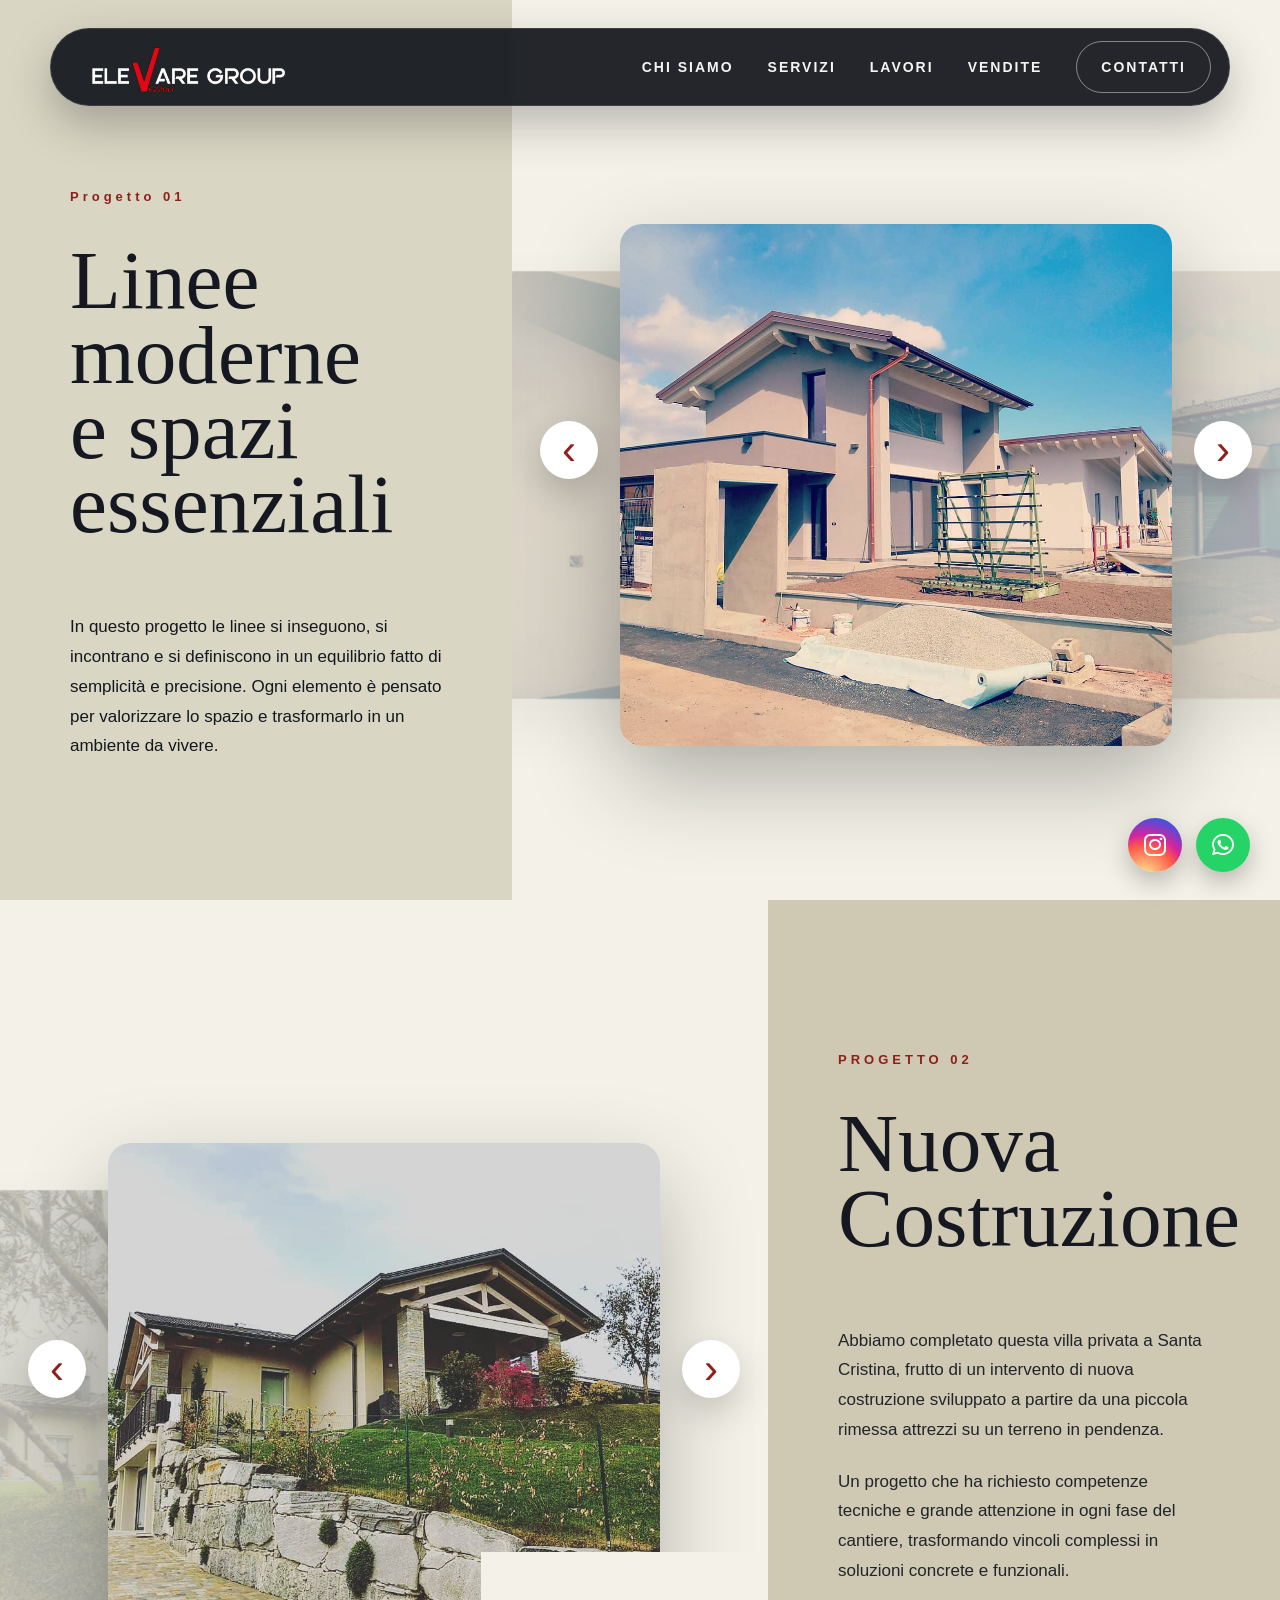
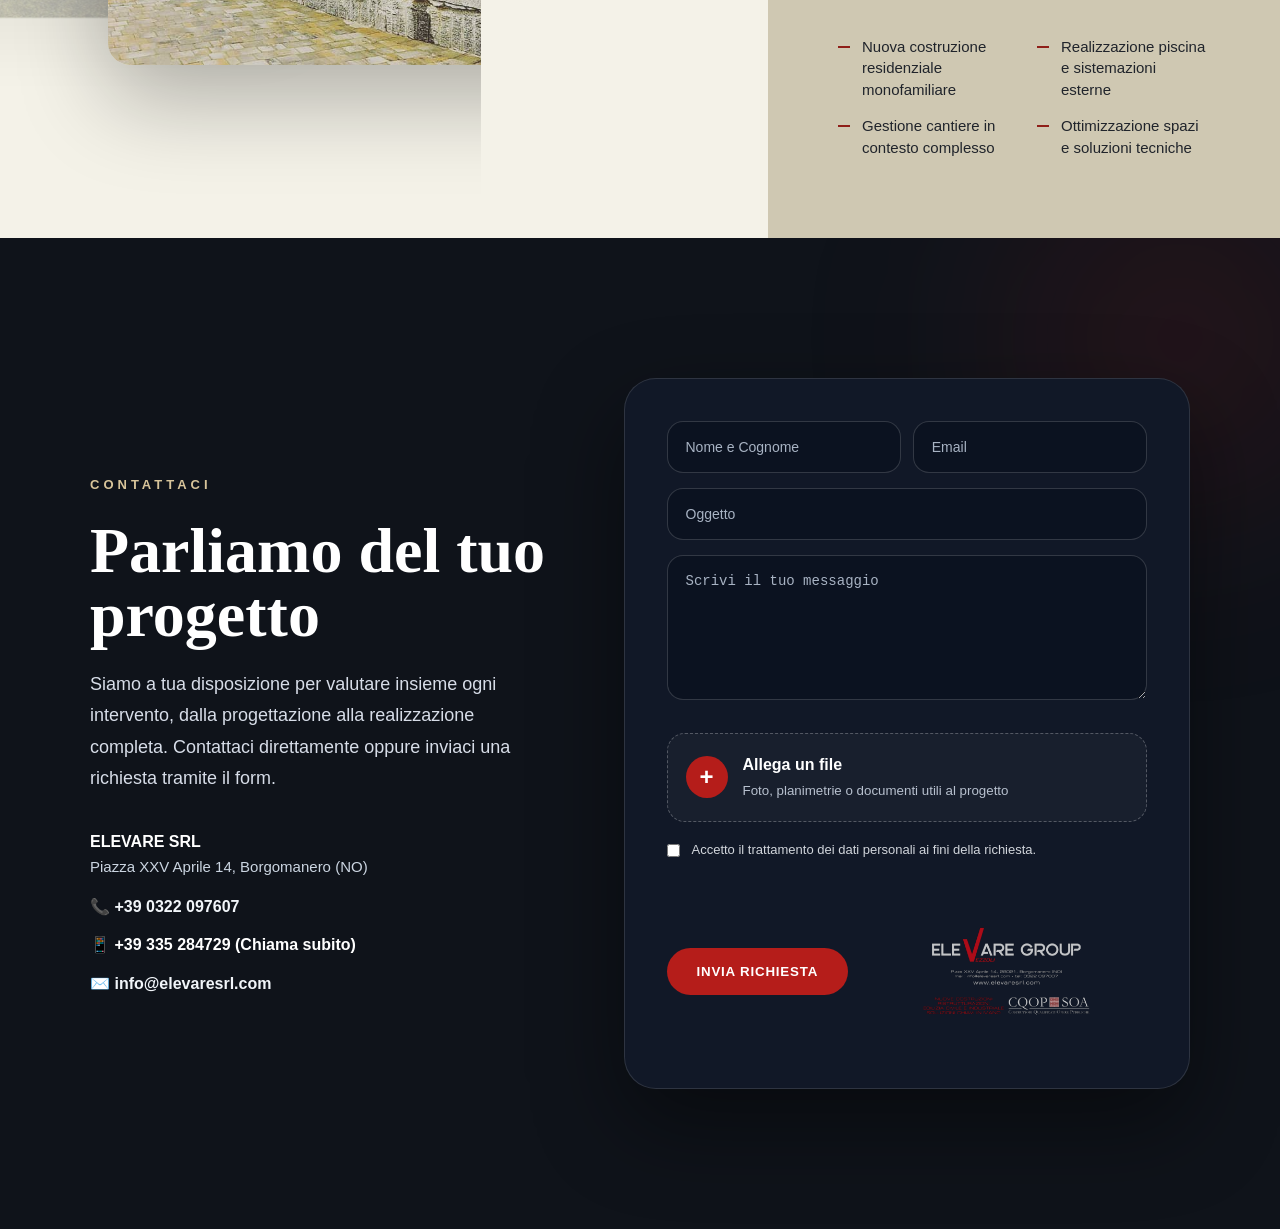
==== src/lavori.html @ e7abeb5a "aggiunto iubenda" ====
<!DOCTYPE html>
<html lang="it">

<head>
  <meta charset="UTF-8">
  <meta name="viewport" content="width=device-width, initial-scale=1.0">
  <title>Lavori | Elevare SRL</title>

  <link rel="stylesheet" href="css/style.css">
  <link rel="stylesheet" href="css/lavori.css">

  <script defer src="js/main.js"></script>
  <script defer src="js/lavori.js"></script>

  <link rel="stylesheet" href="https://cdnjs.cloudflare.com/ajax/libs/font-awesome/6.5.0/css/all.min.css">
  <script defer src="js/include.js"></script>
  <script type="text/javascript"
    src="https://embeds.iubenda.com/widgets/48510498-5654-4aa4-aea5-aa3a579895fd.js"></script>
</head>

<body>

  <div id="header-placeholder"></div>

  <main>

    <section class="works-3d-section">
      <div class="works-3d-left">
        <span>Progetto 01</span>

        <h2>
          Linee moderne<br>
          e spazi<br>
          essenziali
        </h2>

        <p>
          In questo progetto le linee si inseguono, si incontrano e si definiscono
          in un equilibrio fatto di semplicità e precisione. Ogni elemento è pensato
          per valorizzare lo spazio e trasformarlo in un ambiente da vivere.
        </p>
      </div>

      <div class="works-3d-carousel">
        <button class="carousel-btn prev">‹</button>

        <div class="carousel-track">
          <img src="image/lavori/progetto1/1.jpg" class="carousel-card active">
          <img src="image/lavori/progetto1/2.jpg" class="carousel-card next">
          <img src="image/lavori/progetto1/3.jpg" class="carousel-card prev">
          <img src="image/lavori/progetto1/4.jpg" class="carousel-card">
          <img src="image/lavori/progetto1/5.jpg" class="carousel-card">
          <img src="image/lavori/progetto1/6.jpg" class="carousel-card">
          <img src="image/lavori/progetto1/7.jpg" class="carousel-card">
        </div>

        <button class="carousel-btn next">›</button>
      </div>
    </section>

    <section class="works-3d-section works-3d-dark reverse">

      <div class="works-3d-left">
        <span>PROGETTO 02</span>

        <h2>
          Nuova Costruzione<br>
        </h2>

        <p>
          Abbiamo completato questa villa privata a Santa Cristina,
          frutto di un intervento di nuova costruzione sviluppato a partire da una
          piccola rimessa attrezzi su un terreno in pendenza.
        </p>

        <p>
          Un progetto che ha richiesto competenze tecniche e grande attenzione
          in ogni fase del cantiere, trasformando vincoli complessi in soluzioni
          concrete e funzionali.
        </p>

        <ul>
          <li>Nuova costruzione residenziale monofamiliare</li>
          <li>Realizzazione piscina e sistemazioni esterne</li>
          <li>Gestione cantiere in contesto complesso</li>
          <li>Ottimizzazione spazi e soluzioni tecniche</li>
        </ul>
      </div>

      <div class="works-3d-carousel">
        <button class="carousel-btn prev">‹</button>

        <div class="carousel-track">
          <img src="image/lavori/progetto2/1.jpg" class="carousel-card active">
          <img src="image/lavori/progetto2/2.jpg" class="carousel-card next">
          <img src="image/lavori/progetto2/3.jpg" class="carousel-card prev">
          <img src="image/lavori/progetto2/4.jpg" class="carousel-card">
        </div>

        <button class="carousel-btn next">›</button>
      </div>

    </section>


    <div id="contact-placeholder"></div>

  </main>

</body>

</html>
---- src/css/style.css ----
* {
  margin: 0;
  padding: 0;
  box-sizing: border-box;
}

html {
  scroll-behavior: smooth;
}

body {
  font-family: Arial, sans-serif;
  line-height: 1.6;
  background: #fff;
  color: #14171d;
}

.container {
  width: 90%;
  max-width: 1100px;
  margin: auto;
}

/* HEADER */

.site-header {
  position: fixed;
  top: 28px;
  left: 0;
  width: 100%;
  z-index: 9999;
  display: flex;
  justify-content: center;
  padding: 0 20px;
}

.header-pill {
  width: min(1180px, 100%);
  height: 78px;
  background: rgba(18, 21, 27, 0.92);
  border: 1px solid rgba(255, 255, 255, 0.12);
  border-radius: 42px;
  display: flex;
  align-items: center;
  justify-content: space-between;
  padding: 0 18px 0 32px;
  box-shadow: 0 18px 45px rgba(0, 0, 0, 0.25);
  backdrop-filter: blur(8px);
}

.logo img {
  height: 64px;
  width: auto;
  display: block;
}

.nav-menu {
  display: flex;
  align-items: center;
  gap: 34px;
}

.nav-menu a {
  color: #f4f4f4;
  text-decoration: none;
  font-size: 14px;
  font-weight: 800;
  letter-spacing: 2px;
  transition: 0.3s;
}

.nav-menu a:hover {
  color: #d7c49a;
}

.contact-link {
  border: 1px solid rgba(255, 255, 255, 0.45);
  padding: 14px 24px;
  border-radius: 30px;
}

.contact-link:hover {
  background: #fff;
  color: #111 !important;
}

.menu-toggle {
  display: none;
  background: none;
  color: white;
  border: 0;
  font-size: 30px;
  cursor: pointer;
}

/* HERO */

.hero {
  position: relative;
  min-height: 100vh;
  display: flex;
  align-items: center;
  overflow: hidden;
  background: #0f131a;
  color: white;
}

/* IMMAGINE FULLSCREEN */
.hero-bg {
  position: absolute;
  inset: 0;
  background: url("../image/hero.png") center/cover no-repeat;
  z-index: 0;
  filter: brightness(0.85) contrast(1.05);
}

/* OVERLAY SCURO PER LEGGIBILITÀ */
.hero-bg::after {
  content: "";
  position: absolute;
  inset: 0;
  background: linear-gradient(
    to right,
    rgba(10, 15, 25, 0.85) 0%,
    rgba(10, 15, 25, 0.65) 45%,
    rgba(10, 15, 25, 0.3) 75%,
    rgba(10, 15, 25, 0.1) 100%
  );
}

/* CONTENUTO */
.hero-content {
  position: relative;
  z-index: 2;
  padding-top: 100px;
  max-width: 720px;
}

/* LABEL */
.hero-label {
  font-size: 13px;
  letter-spacing: 4px;
  font-weight: 800;
  color: #d7c49a;
  margin-bottom: 28px;
  position: relative;
  padding-left: 55px;
}

.hero-label::before {
  content: "";
  width: 42px;
  height: 1px;
  background: #d7c49a;
  position: absolute;
  left: 0;
  top: 50%;
}

/* TITOLO */
.hero h1 {
  font-family: Georgia, "Times New Roman", serif;
  font-size: clamp(58px, 8vw, 110px);
  line-height: 0.9;
  letter-spacing: 2px;
  font-weight: 500;
  margin-bottom: 28px;
}

/* TESTO */
.hero-text {
  max-width: 540px;
  font-size: 18px;
  line-height: 1.6;
  color: #cfd2d8;
  margin-bottom: 35px;
}

/* BOTTONI */
.hero-buttons {
  display: flex;
  gap: 18px;
  flex-wrap: wrap;
}

.btn {
  display: inline-block;
  padding: 15px 26px;
  border-radius: 40px;
  font-size: 13px;
  font-weight: 800;
  text-decoration: none;
  letter-spacing: 0.5px;
  transition: 0.3s ease;
}

.btn-red {
  background: #b51d1a;
  color: white;
}

.btn-red:hover {
  background: #8f1715;
}

.btn-outline {
  color: white;
  border: 1px solid rgba(255, 255, 255, 0.7);
}

.btn-outline:hover {
  background: rgba(255, 255, 255, 0.1);
}

/* MOBILE */
@media (max-width: 900px) {
  .hero-content {
    padding-top: 140px;
  }

  .hero h1 {
    font-size: 48px;
  }

  .hero-text {
    font-size: 16px;
  }
}

/* SOCIAL */

.social-fixed {
  position: fixed;
  right: 30px;
  bottom: 28px;
  display: flex;
  gap: 14px;
  z-index: 9999;
}

.social-fixed a {
  width: 54px;
  height: 54px;
  border-radius: 50%;
  color: white;
  display: grid;
  place-items: center;
  font-size: 25px;
  text-decoration: none;
  box-shadow: 0 10px 25px rgba(0, 0, 0, 0.25);
}

.instagram {
  background: radial-gradient(
    circle at 30% 110%,
    #fdf497 0%,
    #fd5949 45%,
    #d6249f 60%,
    #285aeb 90%
  );
}

.whatsapp {
  background: #25d366;
}

/* CHI SIAMO */

.about-section {
  background: #f4f4f4;
  padding: 120px 0;
}

.about-grid {
  display: grid;
  grid-template-columns: 0.8fr 1.2fr;
  gap: 70px;
  align-items: start;
}

.about-title span,
.section-heading span {
  color: #b51d1a;
  font-weight: 900;
  letter-spacing: 3px;
  font-size: 14px;
}

.about-title h2 {
  margin-top: 18px;
  font-family: Georgia, "Times New Roman", serif;
  font-size: 58px;
  line-height: 1;
  color: #14171d;
  max-width: 420px;
}

.about-text p {
  font-size: 18px;
  line-height: 1.8;
  color: #333;
  margin-bottom: 22px;
}

.about-text strong {
  color: #b51d1a;
}

.responsabili {
  margin-top: 70px;
  display: grid;
  grid-template-columns: repeat(2, 1fr);
  gap: 28px;
}

.responsabile-card {
  background: #14171d;
  color: white;
  padding: 42px;
  border-radius: 28px;
  position: relative;
  overflow: hidden;
}

.responsabile-card::before {
  content: "";
  position: absolute;
  width: 140px;
  height: 140px;
  background: #b51d1a;
  border-radius: 50%;
  right: -50px;
  top: -50px;
}

.responsabile-card h3 {
  font-family: Georgia, "Times New Roman", serif;
  font-size: 32px;
  margin-bottom: 8px;
  position: relative;
  z-index: 1;
}

.responsabile-card h4 {
  color: #d7c49a;
  font-size: 15px;
  text-transform: uppercase;
  letter-spacing: 1.5px;
  margin-bottom: 22px;
  position: relative;
  z-index: 1;
}

.responsabile-card p {
  font-size: 16px;
  line-height: 1.7;
  color: #e7e7e7;
  position: relative;
  z-index: 1;
}

/* SERVIZI SLIDER */

.services-slider-section {
  background: #11141a;
  color: white;
  padding: 120px 0;
  overflow: hidden;
}

.services-slider-section .section-heading {
  max-width: 760px;
  margin-bottom: 55px;
}

.services-slider-section .section-heading span {
  color: #d7c49a;
  font-weight: 900;
  letter-spacing: 3px;
  font-size: 14px;
}

.services-slider-section .section-heading h2 {
  margin-top: 18px;
  font-family: Georgia, "Times New Roman", serif;
  font-size: 52px;
  line-height: 1.05;
  color: white;
}

.services-slider {
  position: relative;
  min-height: 520px;
}

.services-wrapper {
  position: relative;
}

.service-slide {
  display: none;
}

.service-slide.active {
  display: grid;
  grid-template-columns: 1.15fr 0.85fr;
  gap: 34px;
  align-items: center;
  animation: slideFade 0.7s cubic-bezier(0.22, 0.61, 0.36, 1);
}

@keyframes slideFade {
  from {
    opacity: 0;
    transform: translateY(18px) scale(0.98);
  }

  to {
    opacity: 1;
    transform: translateY(0) scale(1);
  }
}

.service-card-modern {
  display: contents;
}

.service-card-modern img {
  width: 100%;
  height: 390px;
  object-fit: cover;
  border-radius: 26px;
  box-shadow: 0 35px 80px rgba(0, 0, 0, 0.35);
  filter: grayscale(15%);
}

.service-card-modern .content {
  background: #171b23;
  border: 1px solid rgba(255, 255, 255, 0.09);
  border-radius: 26px;
  padding: 48px;
  box-shadow: 0 30px 70px rgba(0, 0, 0, 0.28);
}

.service-card-modern span {
  display: inline-flex;
  align-items: center;
  justify-content: center;
  width: 54px;
  height: 54px;
  border-radius: 14px;
  background: rgba(181, 29, 26, 0.12);
  color: #d7c49a;
  font-weight: 900;
  margin-bottom: 24px;
}

.service-card-modern h3 {
  font-family: Georgia, "Times New Roman", serif;
  font-size: 36px;
  line-height: 1.1;
  color: white;
  margin-bottom: 18px;
}

.service-card-modern p {
  font-size: 16px;
  color: #cfd2d8;
  line-height: 1.75;
  margin-bottom: 12px;
}

.slider-btn {
  position: absolute;
  top: 50%;
  transform: translateY(-50%);
  z-index: 5;
  width: 58px;
  height: 58px;
  border-radius: 50%;
  border: 1px solid rgba(255, 255, 255, 0.25);
  background: rgba(255, 255, 255, 0.08);
  color: white;
  font-size: 42px;
  cursor: pointer;
  backdrop-filter: blur(8px);
  transition: 0.3s;
}

.slider-btn:hover {
  background: #b51d1a;
}

.slider-btn.prev {
  left: -28px;
}

.slider-btn.next {
  right: -28px;
}

.slider-progress {
  width: 100%;
  height: 3px;
  background: rgba(255, 255, 255, 0.15);
  margin-top: 30px;
  border-radius: 10px;
  overflow: hidden;
}

.progress-bar {
  height: 100%;
  width: 0%;
  background: #b51d1a;
  transition: width linear;
}

/* RESPONSIVE */

@media (max-width: 900px) {
  .hero-dark {
    width: 100%;
    clip-path: none;
    background: rgba(20, 23, 29, 0.88);
  }

  .hero-image {
    width: 100%;
  }

  .hero-content {
    padding-top: 120px;
  }

  .hero h1 {
    font-size: 58px;
  }

  .hero-text {
    font-size: 17px;
  }

  .hero-buttons {
    flex-direction: column;
    align-items: flex-start;
  }

  .year-bg {
    left: 20px;
    bottom: -45px;
    font-size: 110px;
  }

  .about-grid,
  .responsabili {
    grid-template-columns: 1fr;
  }

  .about-title h2 {
    font-size: 42px;
  }

  .service-slide.active {
    grid-template-columns: 1fr;
  }

  .service-card-modern img {
    height: 280px;
  }

  .service-card-modern .content {
    padding: 32px;
  }

  .service-card-modern h3 {
    font-size: 30px;
  }

  .slider-btn.prev {
    left: 12px;
  }

  .slider-btn.next {
    right: 12px;
  }
}

@media (max-width: 850px) {
  .site-header {
    top: 14px;
  }

  .header-pill {
    height: 68px;
    padding: 0 20px;
  }

  .logo img {
    height: 52px;
  }

  .nav-menu {
    position: absolute;
    top: 82px;
    left: 20px;
    right: 20px;
    background: rgba(18, 21, 27, 0.98);
    border-radius: 26px;
    padding: 25px;
    display: none;
    flex-direction: column;
    align-items: flex-start;
  }

  .nav-menu.active {
    display: flex;
  }

  .menu-toggle {
    display: block;
  }
}

@media (max-width: 600px) {
  .service-card-modern .content {
    padding: 28px;
  }

  .service-card-modern h3 {
    font-size: 26px;
  }

  .slider-btn {
    width: 46px;
    height: 46px;
    font-size: 32px;
  }

  .social-fixed {
    right: 18px;
    bottom: 18px;
  }

  .social-fixed a {
    width: 48px;
    height: 48px;
  }
}

/* CONTACT PREMIUM */

.contact-section {
  background: #07111f;
  padding: 140px 0;
  position: relative;
  overflow: hidden;
}

.contact-section::before {
  content: "";
  position: absolute;
  width: 520px;
  height: 520px;
  background: radial-gradient(circle, rgba(181, 29, 26, 0.18), transparent 70%);
  top: -160px;
  right: -160px;
  filter: blur(90px);
}

.contact-grid {
  position: relative;
  z-index: 1;
  display: grid;
  grid-template-columns: 0.9fr 1.1fr;
  gap: 70px;
  align-items: center;
}

/* TESTO */

.contact-info span {
  color: #d7c49a;
  letter-spacing: 4px;
  font-size: 13px;
  font-weight: 900;
}

.contact-info h2 {
  font-family: Georgia, "Times New Roman", serif;
  font-size: 64px;
  line-height: 1;
  color: #ffffff;
  margin: 22px 0;
}

.contact-info p {
  color: #d7dde8;
  font-size: 18px;
  line-height: 1.75;
  max-width: 460px;
}

.contact-details {
  margin-top: 34px;
  display: flex;
  flex-direction: column;
  gap: 13px;
}

.contact-details strong {
  color: #ffffff;
}

.contact-details p {
  color: #cbd5e1;
  font-size: 15px;
}

.contact-details a {
  color: #f1f5f9;
  text-decoration: none;
  font-weight: 700;
  transition: 0.3s;
}

.contact-details a:hover {
  color: #d7c49a;
}

.primary-call {
  color: #ffffff !important;
}

/* FORM CARD */

.contact-form {
  background: #111827;
  border: 1px solid rgba(255, 255, 255, 0.12);
  border-radius: 32px;
  padding: 42px;
  box-shadow: 0 35px 90px rgba(0, 0, 0, 0.45);
}

/* INPUT */

.contact-form input,
.contact-form textarea {
  width: 100%;
  padding: 17px 18px;
  border-radius: 16px;
  border: 1px solid rgba(255, 255, 255, 0.16);
  background: #0b1220;
  color: #ffffff;
  margin-bottom: 15px;
  font-size: 14px;
  outline: none;
}

.contact-form input::placeholder,
.contact-form textarea::placeholder {
  color: #a8b3c3;
}

.contact-form input:focus,
.contact-form textarea:focus {
  border-color: #b51d1a;
  box-shadow: 0 0 0 1px #b51d1a;
}

.contact-form textarea {
  min-height: 145px;
  resize: vertical;
}

/* ROW */

.form-row {
  display: flex;
  gap: 12px;
}

.form-row input {
  flex: 1;
}

/* FILE */

.file-upload {
  background: rgba(255, 255, 255, 0.03);
  border: 1px dashed rgba(255, 255, 255, 0.26);
  padding: 18px;
  border-radius: 18px;
  display: flex;
  align-items: center;
  gap: 15px;
  cursor: pointer;
  margin-top: 10px;
  margin-bottom: 18px;
  color: #ffffff;
}

.file-upload input {
  display: none;
}

.file-upload span {
  min-width: 42px;
  height: 42px;
  border-radius: 50%;
  background: #b51d1a;
  display: grid;
  place-items: center;
  font-size: 24px;
  font-weight: 800;
}

.file-upload strong {
  color: #ffffff;
  display: block;
}

.file-upload small {
  color: #b7c0ce;
}

/* PRIVACY */

.privacy-check {
  display: flex;
  gap: 12px;
  align-items: flex-start;
  font-size: 13px;
  line-height: 1.5;
  margin: 18px 0 24px;
  color: #d1d5db;
}

.privacy-check input {
  width: auto;
  margin-top: 4px;
}

/* BUTTON */

.submit-btn {
  background: #b51d1a;
  color: white;
  padding: 16px 30px;
  border-radius: 40px;
  border: none;
  font-weight: 900;
  letter-spacing: 0.8px;
  cursor: pointer;
  transition: 0.3s;
}

.submit-btn:hover {
  transform: translateY(-2px);
  background: #d62825;
}

/* MOBILE */

@media (max-width: 900px) {
  .contact-section {
    padding: 90px 0;
  }

  .contact-grid {
    grid-template-columns: 1fr;
  }

  .contact-info h2 {
    font-size: 42px;
  }

  .form-row {
    flex-direction: column;
    gap: 0;
  }

  .contact-form {
    padding: 28px;
  }
}

.contact-brand {
  margin-top: 50px;
}

.contact-brand img {
  width: 100%;
  max-width: 420px;
  border-radius: 18px;
  opacity: 0.9;
  transition: 0.3s ease;
}

.contact-brand img:hover {
  opacity: 1;
  transform: translateY(-4px);
}

.submit-area {
  display: flex;
  align-items: center;
  gap: 25px;
  margin-top: 10px;
}

.submit-logo {
  height: 150px;
  opacity: 0.75;
  transition: 0.3s ease;
}

.submit-logo:hover {
  opacity: 1;
  transform: translateY(-2px);
}

@media (max-width: 600px) {
  .submit-area {
    flex-direction: column;
    align-items: flex-start;
    gap: 22px;
  }

  .submit-btn {
    width: 100%;
    max-width: 220px;
    text-align: center;
  }

  .submit-logo {
    height: auto;
    width: 100%;
    max-width: 230px;
    align-self: center;
    opacity: 0.75;
  }

  .social-fixed {
    right: 18px;
    bottom: 18px;
  }
}
---- src/css/lavori.css ----
/* =========================
   LAVORI PAGE
========================= */

.works-3d-section {
  min-height: 100vh;
  display: grid;
  grid-template-columns: 40% 60%;
  background: #f4f2e8;
  overflow: hidden;
}

/* =========================
   TESTO
========================= */

.works-3d-left {
  background: #d9d6c4;
  padding: 150px 70px 80px;
  display: flex;
  flex-direction: column;
  justify-content: center;
  z-index: 2;
}

.works-3d-left span {
  color: #8f1f18;
  font-weight: 800;
  letter-spacing: 4px;
  font-size: 13px;
  margin-bottom: 35px;
}

.works-3d-left h2 {
  font-family: Georgia, serif;
  font-size: clamp(58px, 6.5vw, 112px);
  line-height: .9;
  font-weight: 400;
  color: #151821;
  margin-bottom: 70px;
}

.works-3d-left p {
  font-size: 17px;
  line-height: 1.75;
  max-width: 520px;
  margin-bottom: 22px;
}

/* LISTA PREMIUM */

.works-3d-left ul {
  list-style: none;
  padding: 0;
  margin: 28px 0 0;
  display: grid;
  grid-template-columns: 1fr 1fr;
  gap: 14px 26px;
  max-width: 560px;
}

.works-3d-left li {
  position: relative;
  padding-left: 24px;
  font-size: 15px;
  line-height: 1.45;
  color: #20242b;
}

.works-3d-left li::before {
  content: "";
  position: absolute;
  left: 0;
  top: 10px;
  width: 12px;
  height: 2px;
  background: #8f1f18;
}

/* =========================
   CAROUSEL 3D
========================= */

.works-3d-carousel {
  position: relative;
  display: flex;
  align-items: center;
  justify-content: center;
  perspective: 1200px;
  overflow: hidden;
  padding-top: 70px;
}

.carousel-track {
  position: relative;
  width: 72%;
  height: 58vh;
  transform-style: preserve-3d;
}

.carousel-card {
  position: absolute;
  inset: 0;
  width: 100%;
  height: 100%;
  object-fit: cover;
  border-radius: 22px;
  opacity: 0;
  z-index: 0;
  box-shadow: 0 30px 80px rgba(0,0,0,.18);
  transform: translateX(0) scale(.72);
  transition: transform .65s ease, opacity .65s ease, filter .65s ease;
  filter: brightness(.75);
}

.carousel-card.active {
  opacity: 1;
  z-index: 5;
  transform: translateX(0) scale(1);
  filter: brightness(1);
  box-shadow: 0 35px 90px rgba(0,0,0,.28);
}

.carousel-card.next {
  opacity: .32;
  z-index: 2;
  transform: translateX(55%) scale(.82);
  filter: brightness(.72);
}

.carousel-card.prev {
  opacity: .32;
  z-index: 2;
  transform: translateX(-55%) scale(.82);
  filter: brightness(.72);
}

/* BOTTONI */

.carousel-btn {
  position: absolute;
  top: 50%;
  transform: translateY(-50%);
  z-index: 10;
  width: 58px;
  height: 58px;
  border-radius: 50%;
  border: none;
  background: #fff;
  color: #8f1f18;
  font-size: 42px;
  line-height: 1;
  cursor: pointer;
  box-shadow: 0 14px 35px rgba(0,0,0,.18);
}

.carousel-btn.prev {
  left: 28px;
}

.carousel-btn.next {
  right: 28px;
}

/* =========================
   SECONDO BLOCCO INVERTITO
========================= */

.works-3d-section.reverse {
  grid-template-columns: 60% 40%;
  background: #f4f2e8;
}

.works-3d-section.reverse .works-3d-carousel {
  order: 1;
  padding-top: 70px;
}

.works-3d-section.reverse .works-3d-left {
  order: 2;
  background: #cfc8b2;
}

.works-3d-section.reverse .carousel-track {
  width: 72%;
  height: 58vh;
}

/* =========================
   VARIANTE SCURA EVENTUALE
========================= */

.works-3d-dark {
  background: #f4f2e8;
}

.works-3d-dark .works-3d-left span {
  color: #8f1f18;
}

.works-3d-dark .works-3d-left h2 {
  color: #151821;
}

.works-3d-dark .works-3d-left p,
.works-3d-dark .works-3d-left li {
  color: #20242b;
}

/* =========================
   CONTATTI / ALTRE SEZIONI
========================= */

.contact-section {
  background: #0f131a;
  color: white;
}

/* =========================
   RESPONSIVE
========================= */

@media (max-width: 900px) {
  .works-3d-section,
  .works-3d-section.reverse {
    grid-template-columns: 1fr;
  }

  .works-3d-section.reverse .works-3d-carousel,
  .works-3d-section.reverse .works-3d-left {
    order: initial;
  }

  .works-3d-left {
    padding: 120px 30px 50px;
  }

  .works-3d-left h2 {
    font-size: 58px;
    margin-bottom: 45px;
  }

  .works-3d-left ul {
    grid-template-columns: 1fr;
  }

  .works-3d-carousel {
    min-height: 460px;
    padding-top: 0;
  }

  .carousel-track,
  .works-3d-section.reverse .carousel-track {
    width: 78%;
    height: 340px;
  }

  .carousel-card.next {
    transform: translateX(45%) scale(.78);
  }

  .carousel-card.prev {
    transform: translateX(-45%) scale(.78);
  }

  .carousel-btn {
    width: 50px;
    height: 50px;
    font-size: 36px;
  }

  .carousel-btn.prev {
    left: 18px;
  }

  .carousel-btn.next {
    right: 18px;
  }
}
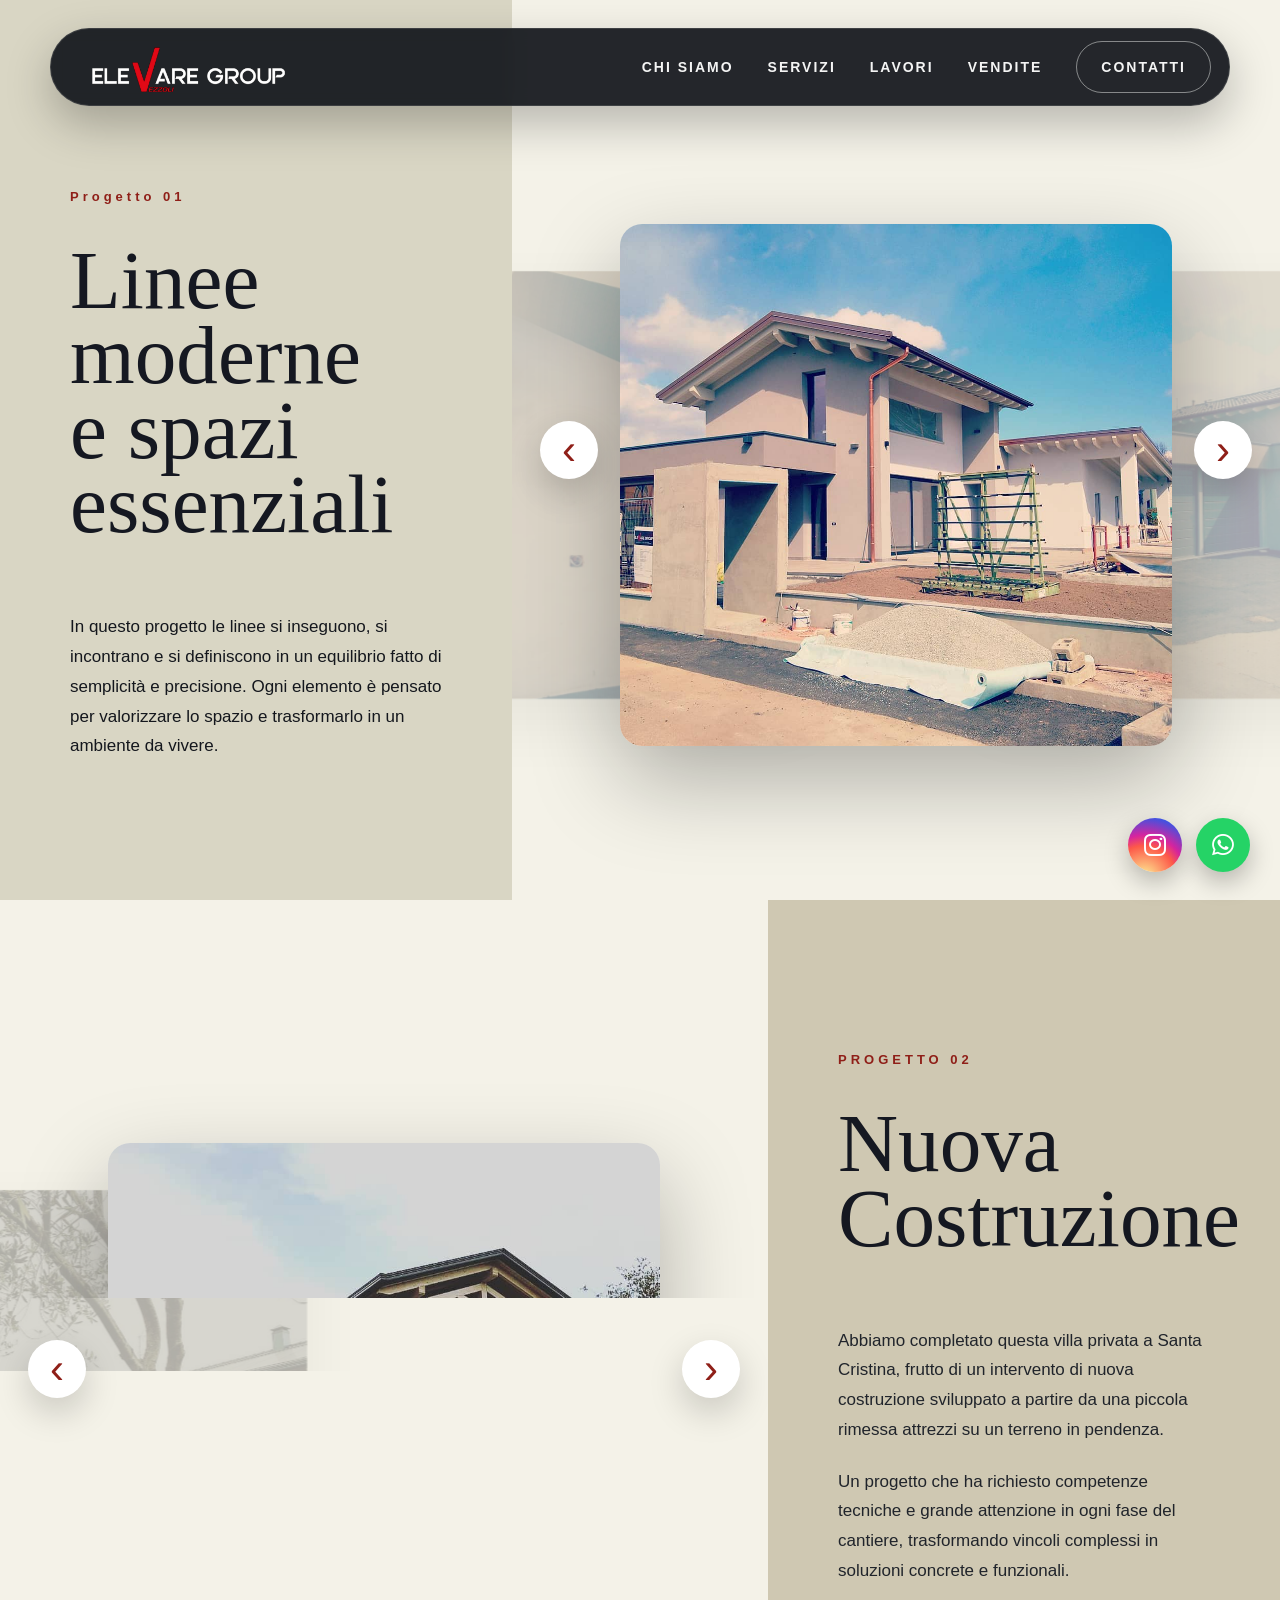
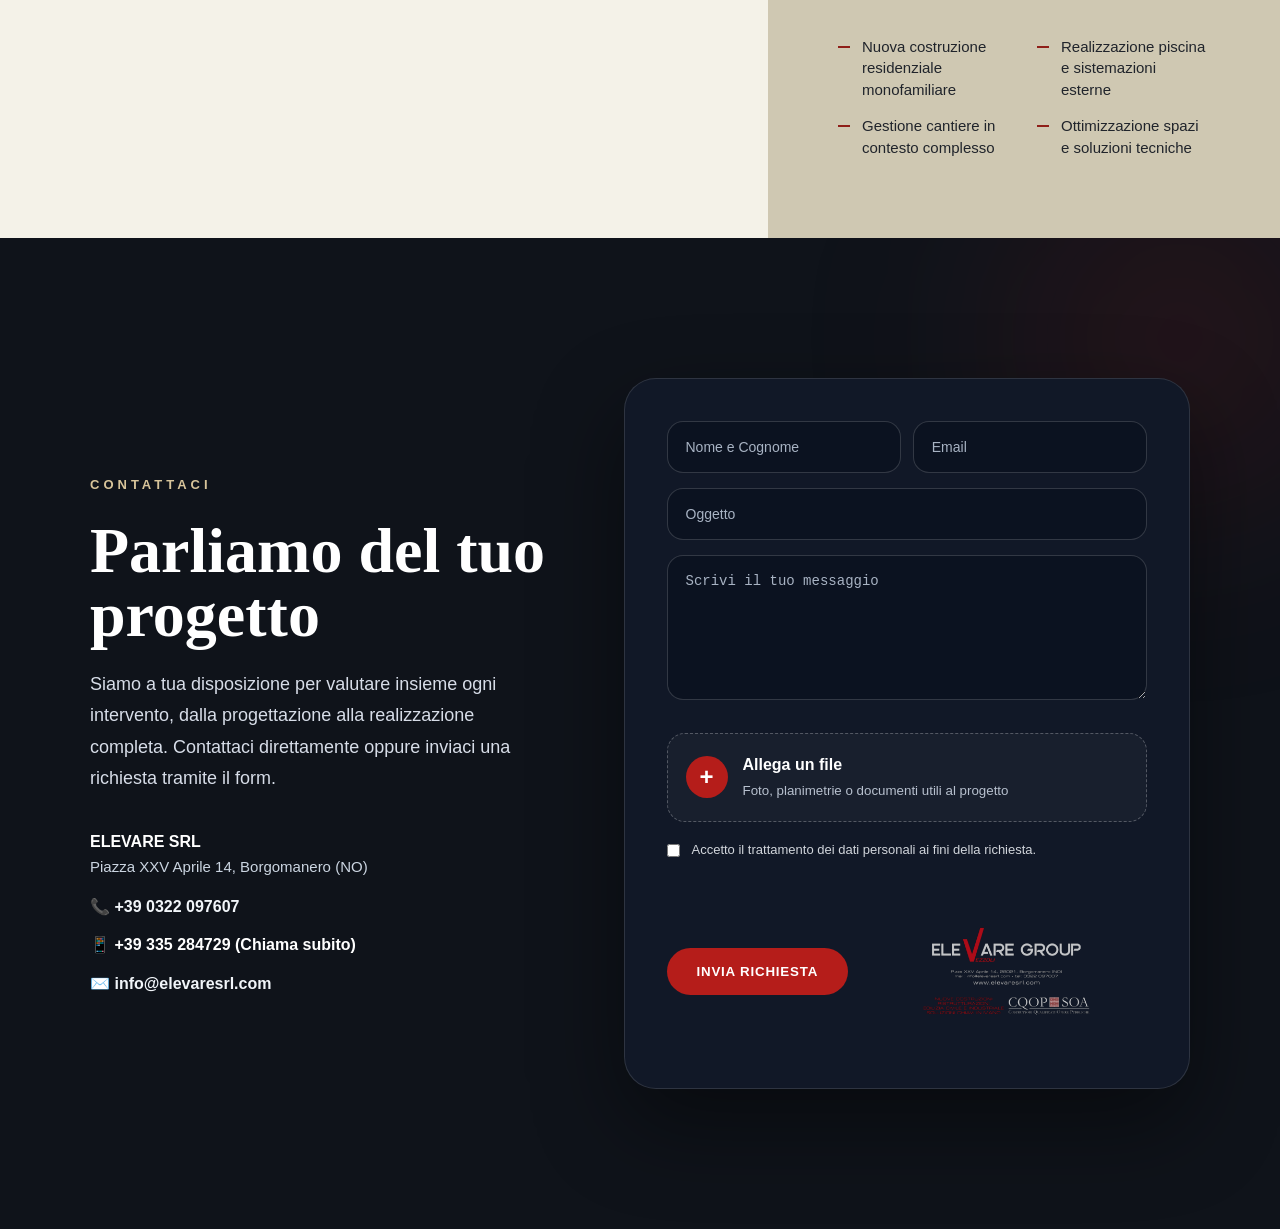
==== commit c2f040fd: "aggiunto posizionamento del banner" ====
--- a/src/lavori.html
+++ b/src/lavori.html
@@ -14,6 +14,7 @@
 
   <link rel="stylesheet" href="https://cdnjs.cloudflare.com/ajax/libs/font-awesome/6.5.0/css/all.min.css">
   <script defer src="js/include.js"></script>
+  <script src="js/iubenda.js"></script>
   <script type="text/javascript"
     src="https://embeds.iubenda.com/widgets/48510498-5654-4aa4-aea5-aa3a579895fd.js"></script>
 </head>
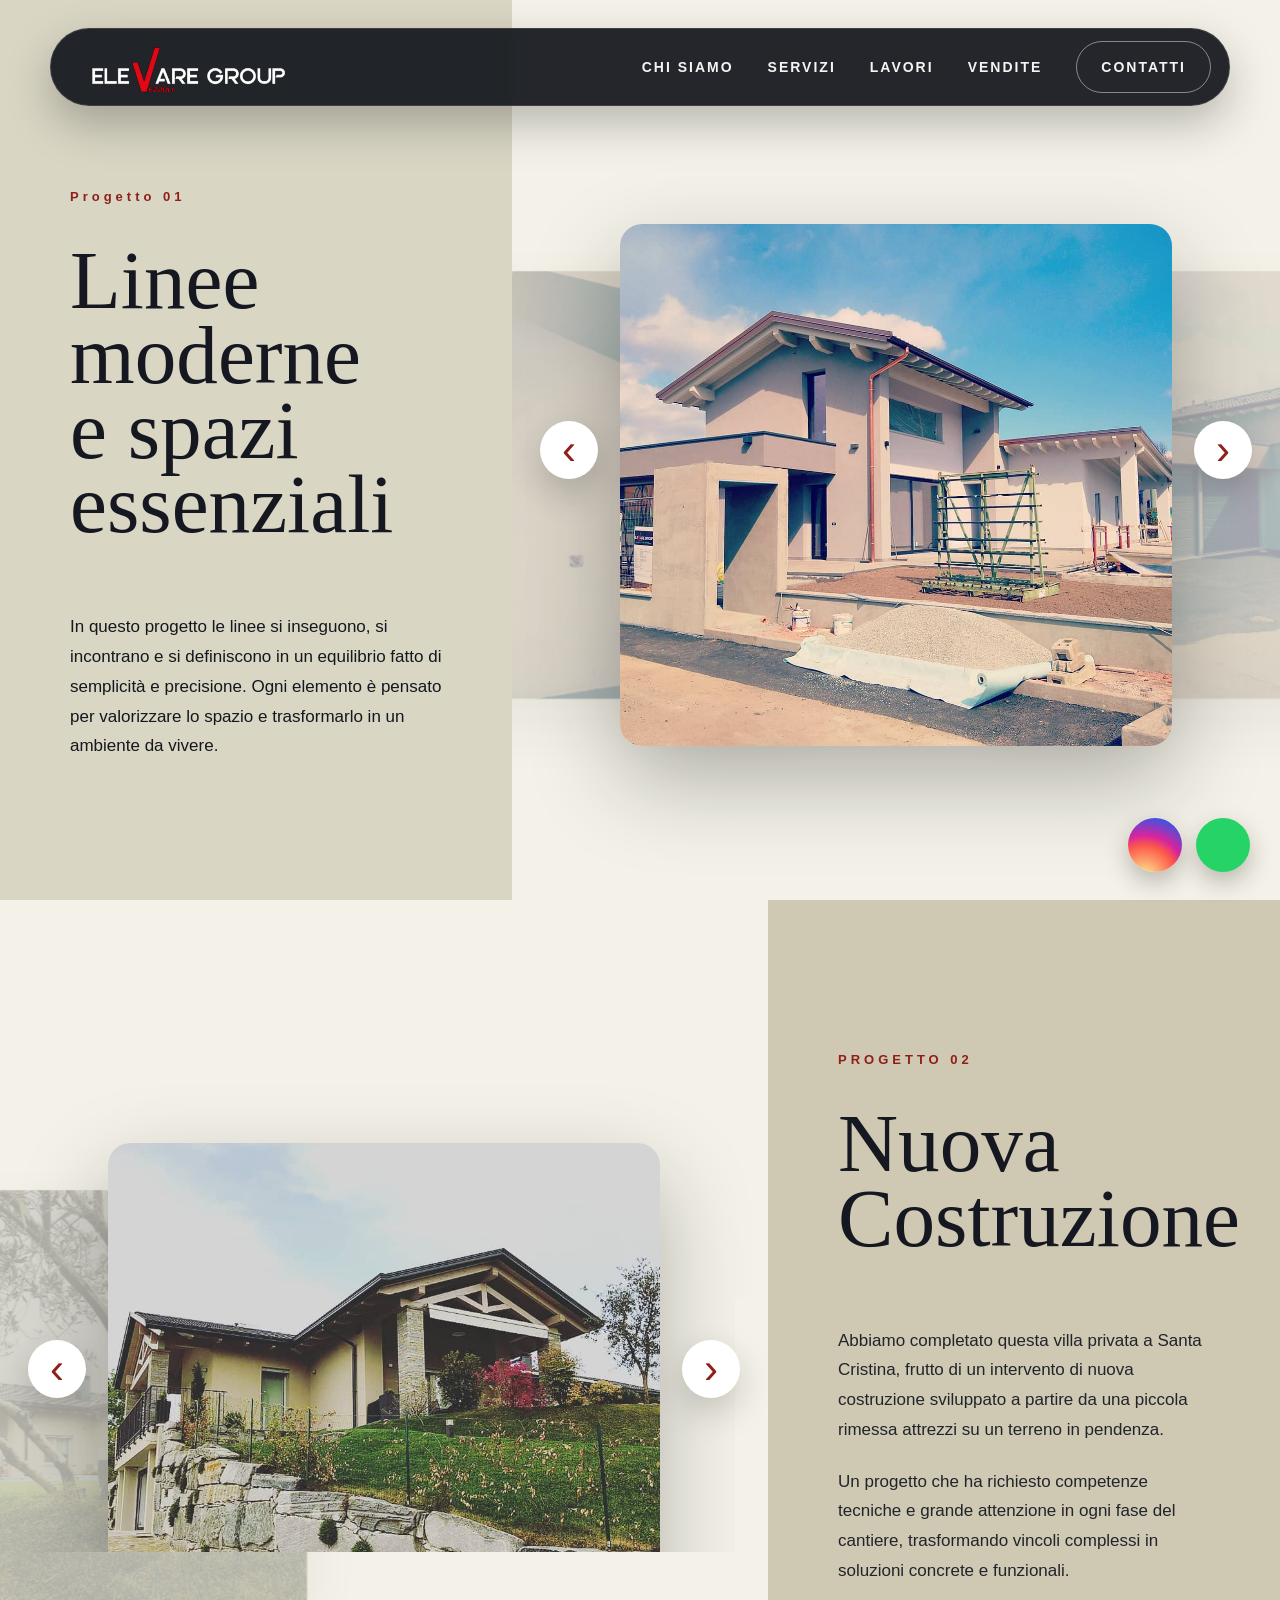
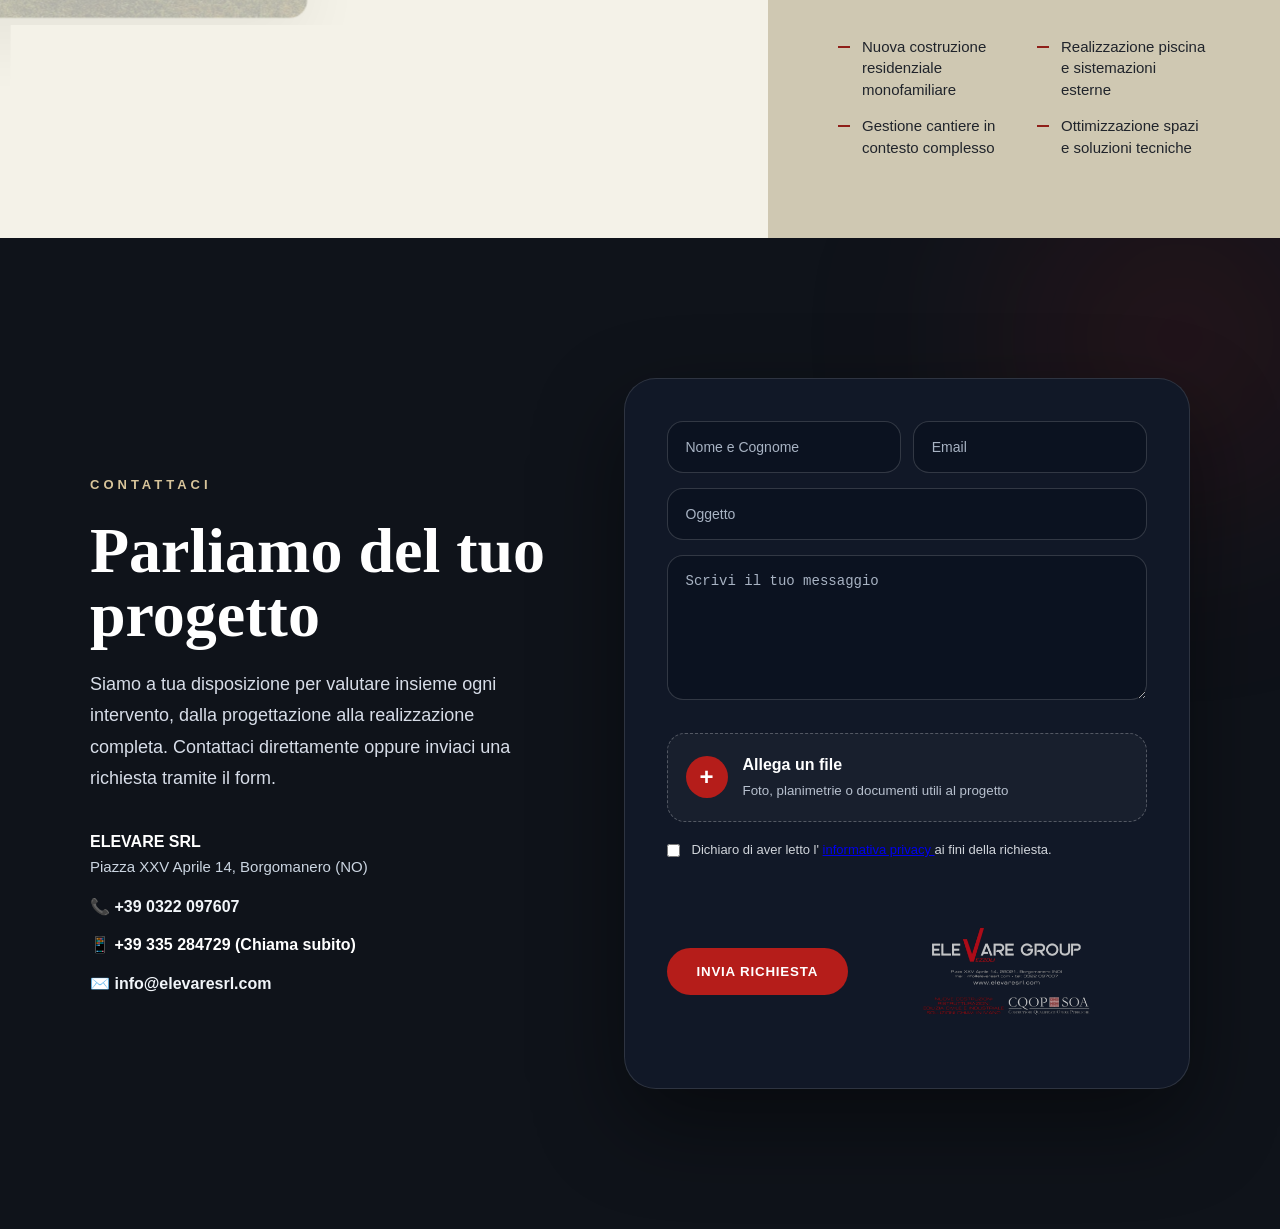
==== commit 3599564a: "tolto clodfire" ====
--- a/src/lavori.html
+++ b/src/lavori.html
@@ -12,7 +12,6 @@
   <script defer src="js/main.js"></script>
   <script defer src="js/lavori.js"></script>
 
-  <link rel="stylesheet" href="https://cdnjs.cloudflare.com/ajax/libs/font-awesome/6.5.0/css/all.min.css">
   <script defer src="js/include.js"></script>
   <script src="js/iubenda.js"></script>
   <script type="text/javascript"
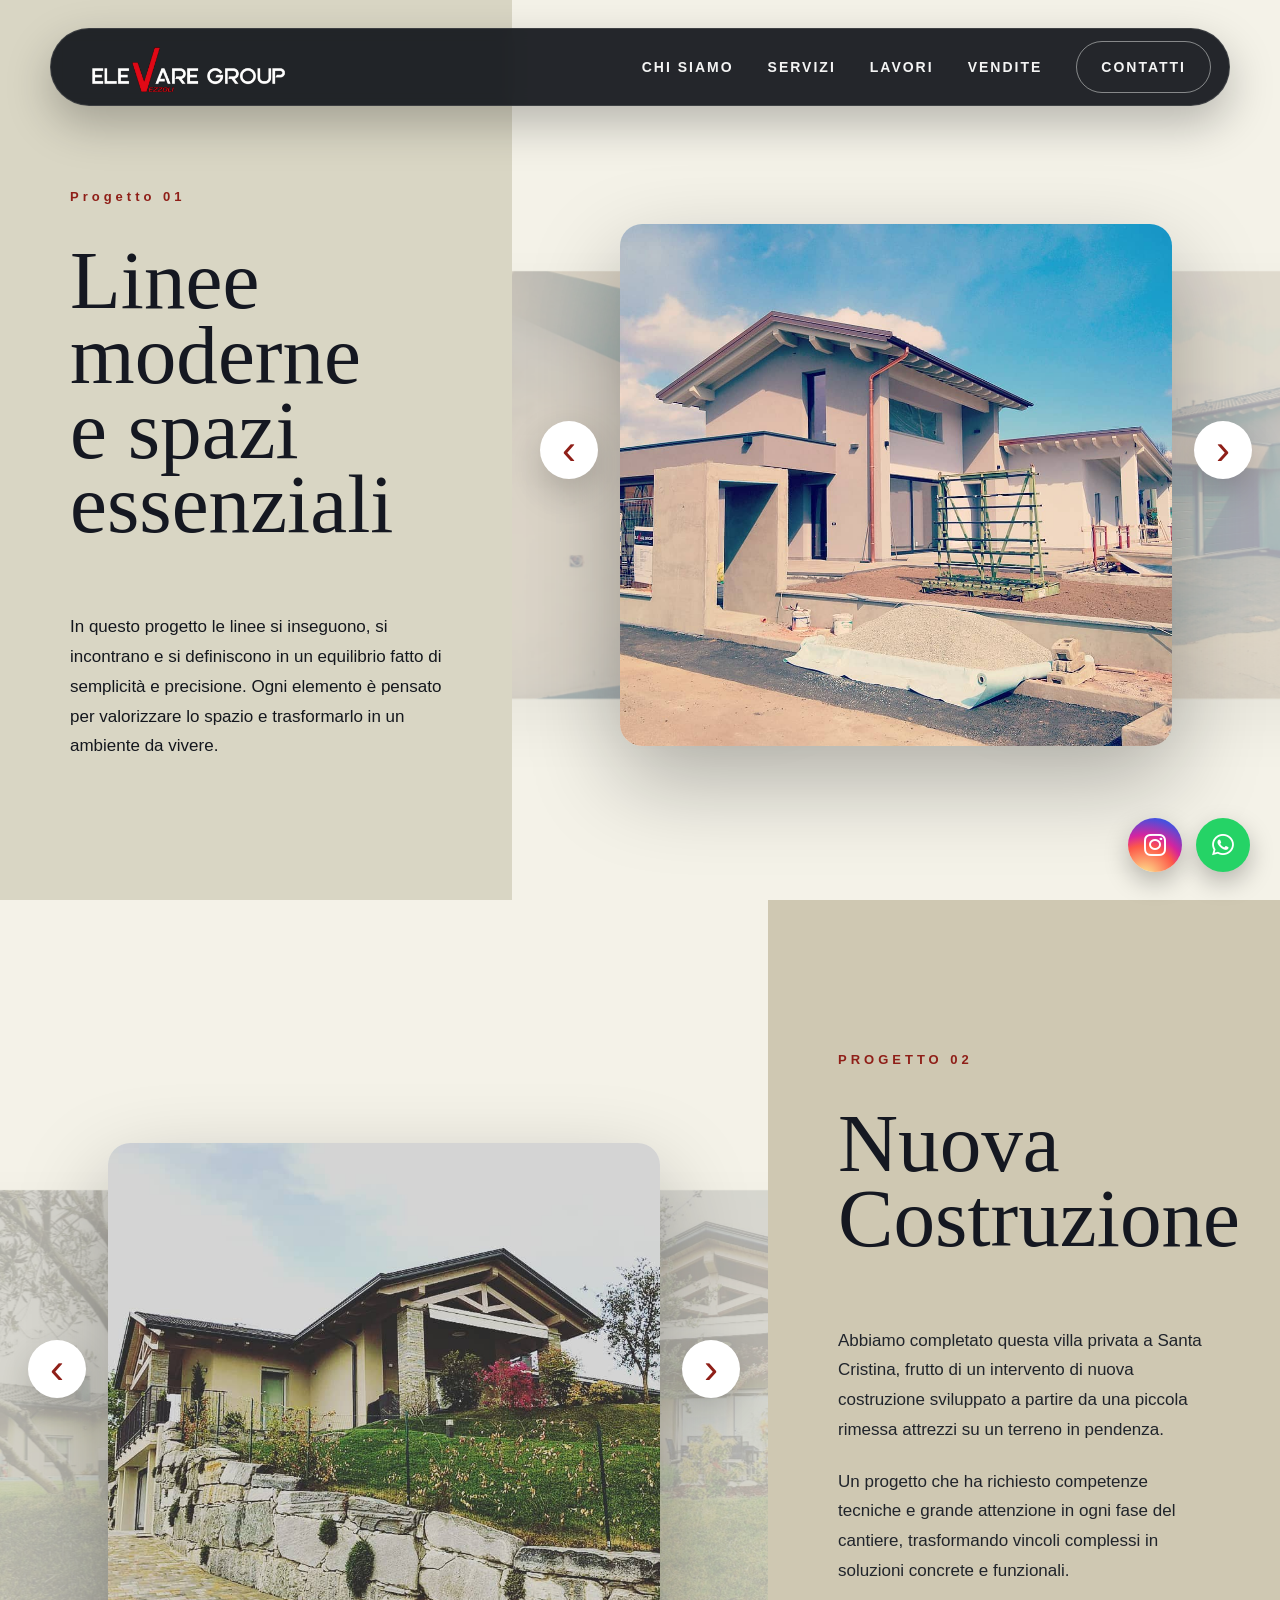
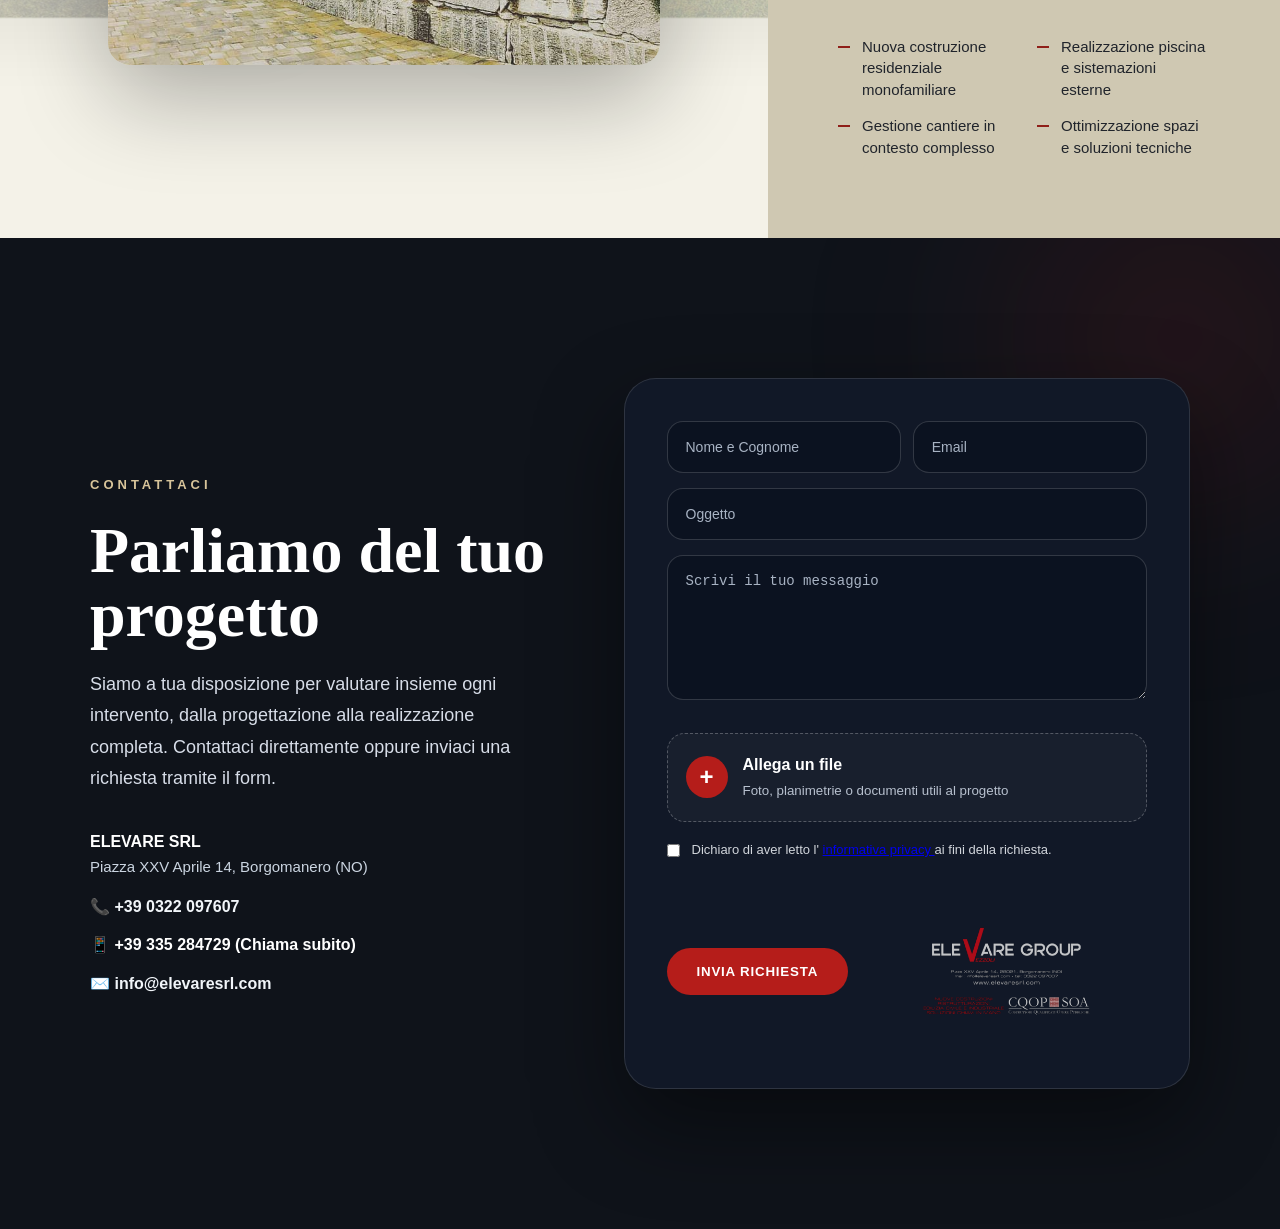
==== commit 800dcc57: "modificato per informativa prvacy" ====
--- a/src/lavori.html
+++ b/src/lavori.html
@@ -11,7 +11,7 @@
 
   <script defer src="js/main.js"></script>
   <script defer src="js/lavori.js"></script>
-
+  <link rel="stylesheet" href="https://cdnjs.cloudflare.com/ajax/libs/font-awesome/6.5.0/css/all.min.css">
   <script defer src="js/include.js"></script>
   <script src="js/iubenda.js"></script>
   <script type="text/javascript"
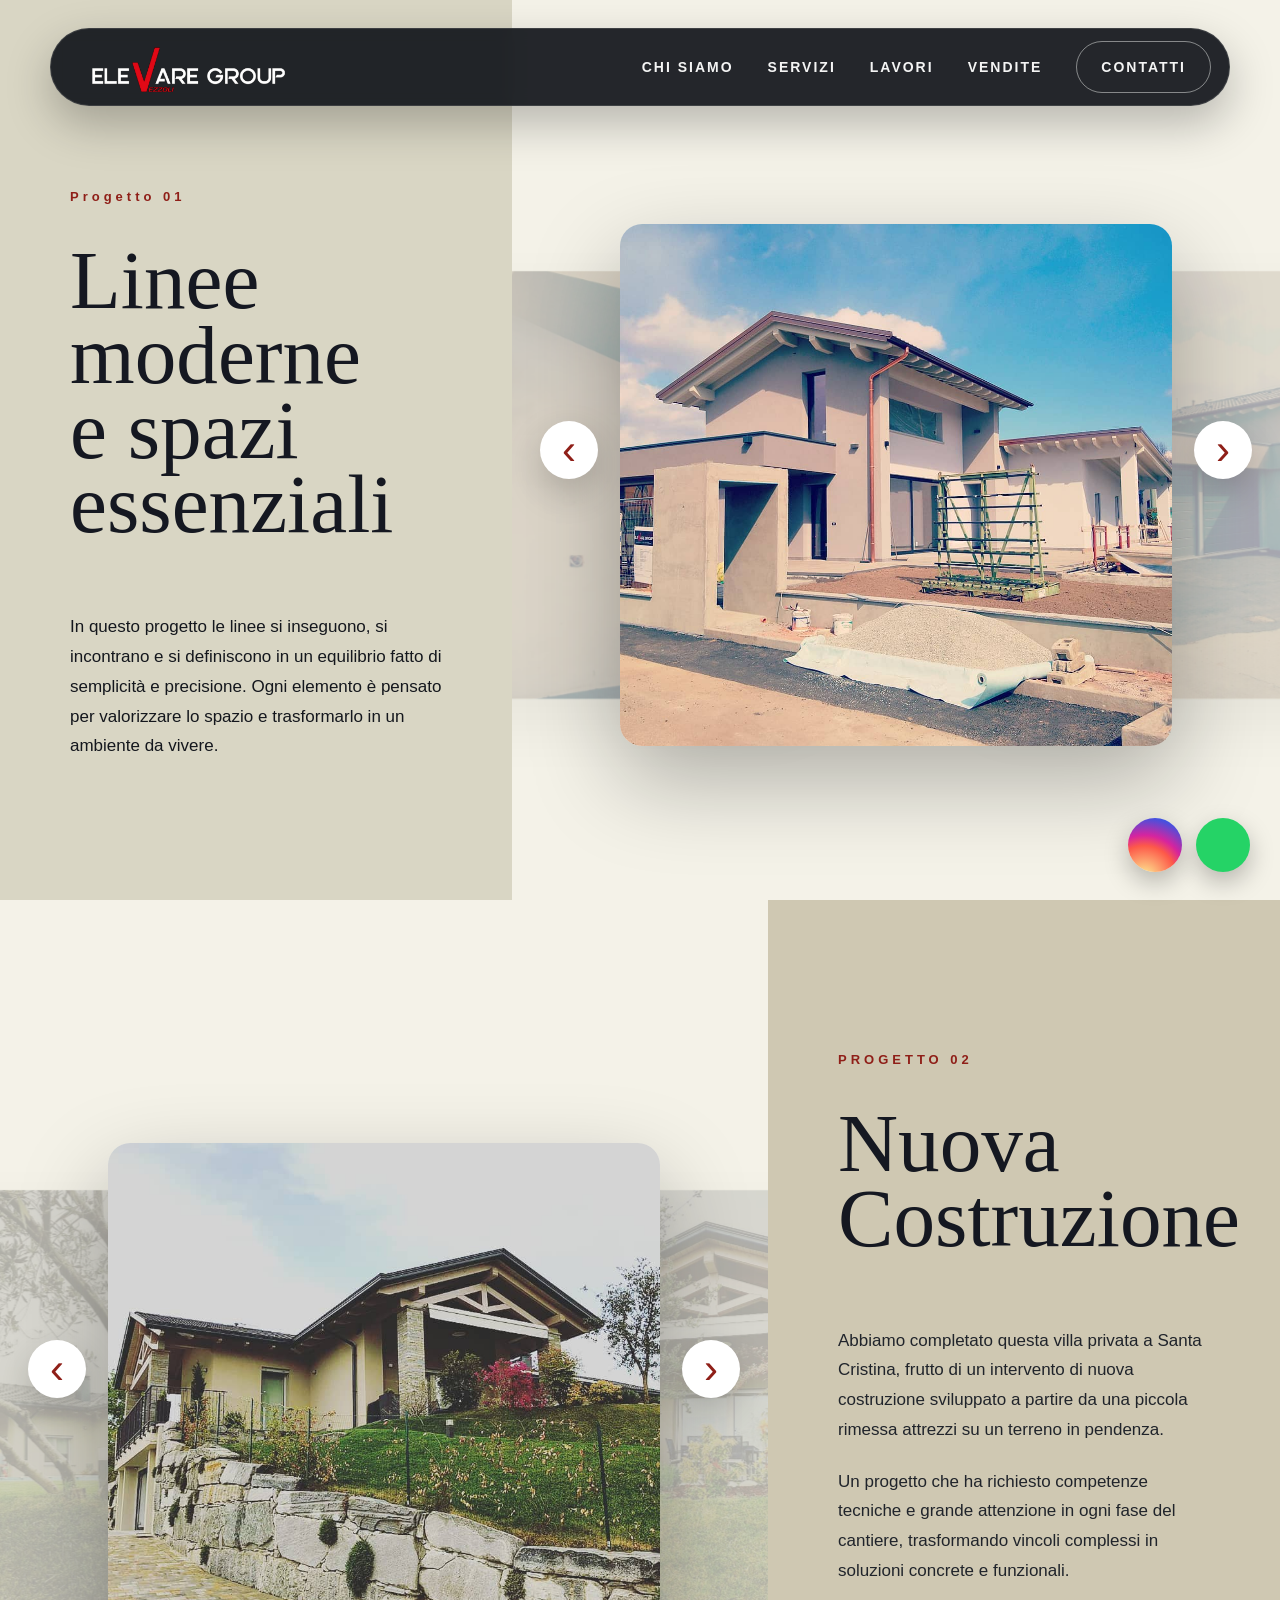
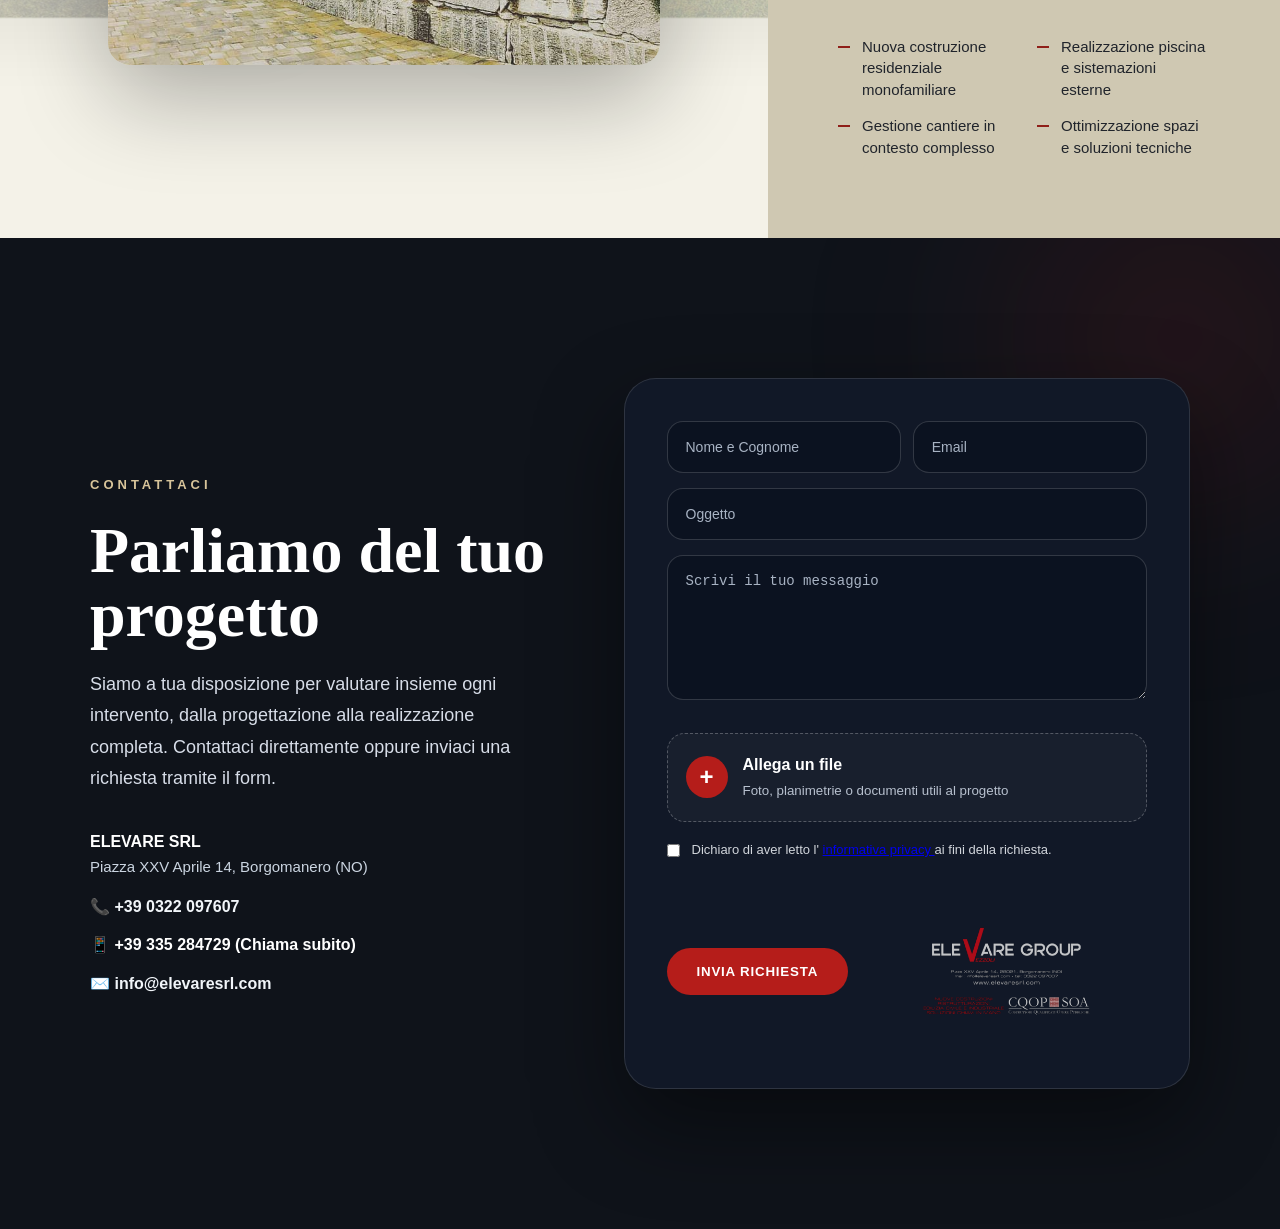
==== commit 968b4562: "aggiunto assets per policy privacy" ====
--- a/src/lavori.html
+++ b/src/lavori.html
@@ -6,16 +6,21 @@
   <meta name="viewport" content="width=device-width, initial-scale=1.0">
   <title>Lavori | Elevare SRL</title>
 
+  <!-- CSS -->
   <link rel="stylesheet" href="css/style.css">
   <link rel="stylesheet" href="css/lavori.css">
 
+  <!-- Font Awesome -->
+  <link rel="stylesheet" href="/assets/fontawesome/css/all.min.css">
+
+  <!-- JS -->
   <script defer src="js/main.js"></script>
   <script defer src="js/lavori.js"></script>
-  <link rel="stylesheet" href="https://cdnjs.cloudflare.com/ajax/libs/font-awesome/6.5.0/css/all.min.css">
   <script defer src="js/include.js"></script>
+
+  <!-- Iubenda -->
   <script src="js/iubenda.js"></script>
-  <script type="text/javascript"
-    src="https://embeds.iubenda.com/widgets/48510498-5654-4aa4-aea5-aa3a579895fd.js"></script>
+  <script src="https://embeds.iubenda.com/widgets/48510498-5654-4aa4-aea5-aa3a579895fd.js"></script>
 </head>
 
 <body>
--- a/src/css/style.css
+++ b/src/css/style.css
@@ -945,3 +945,12 @@
     bottom: 18px;
   }
 }
+
+.file-upload.active {
+  border-color: #2ecc71;
+}
+
+.file-upload.active .file-icon {
+  background: #2ecc71;
+  color: white;
+}
